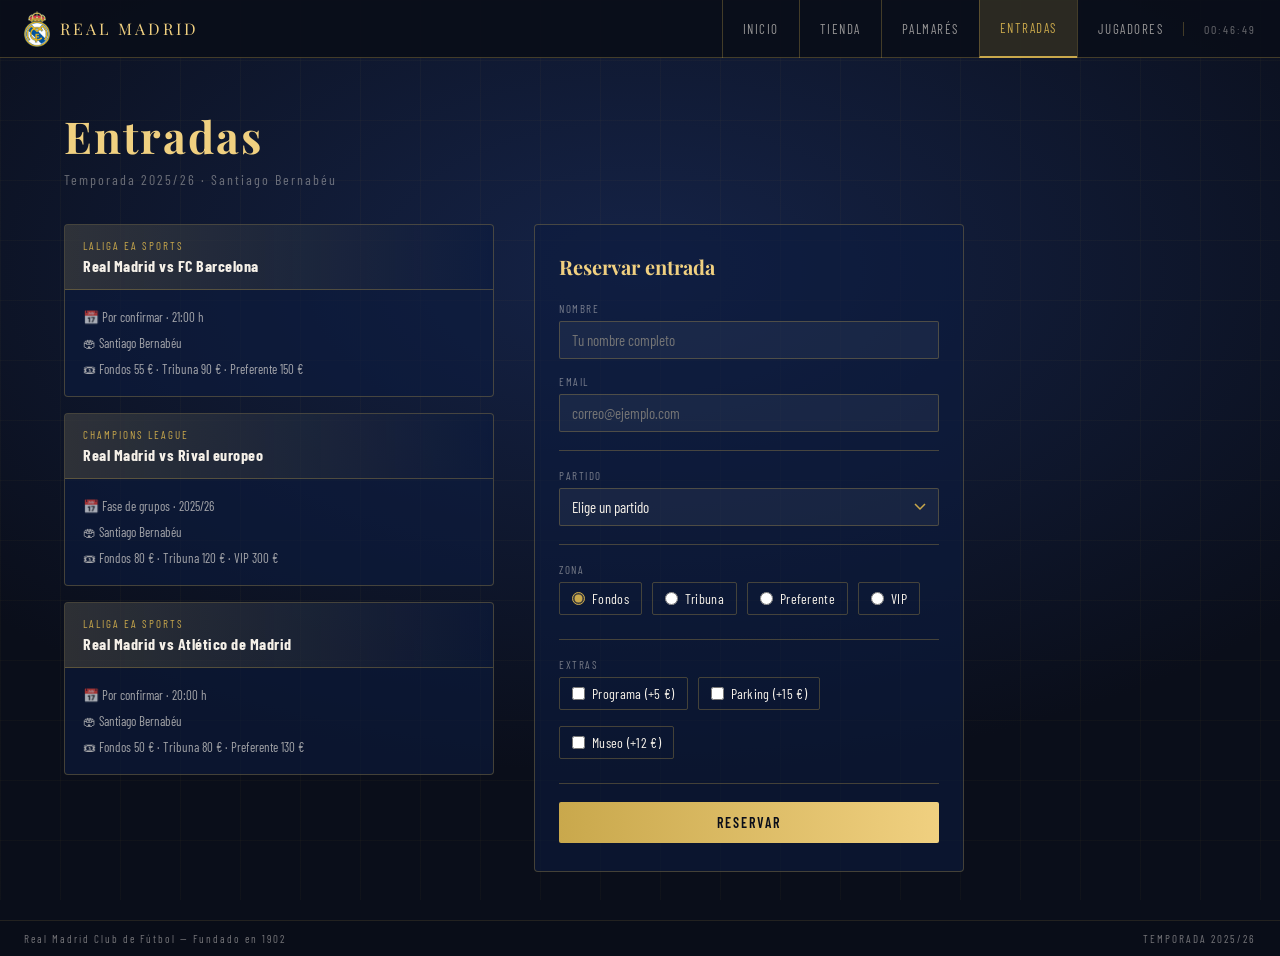
==== entradas.html @ 940d0c0f "Add files via upload" ====
<!DOCTYPE html>
<html lang="es">
<head>
  <meta charset="UTF-8">
  <meta name="viewport" content="width=device-width, initial-scale=1.0">
  <title>Entradas — Real Madrid CF</title>
  <link href="https://fonts.googleapis.com/css2?family=Playfair+Display:wght@700;900&family=Barlow+Condensed:wght@300;400;600&display=swap" rel="stylesheet">
  <link rel="stylesheet" href="style.css">
  <style>
    .entradas-wrap {
      display: grid;
      grid-template-columns: 1fr 1fr;
      gap: 40px;
      max-width: 900px;
    }

    @media (max-width: 700px) {
      .entradas-wrap { grid-template-columns: 1fr; }
    }

    /* Partidos */
    .partido-card {
      background: rgba(13,27,62,.6);
      border: 1px solid var(--border);
      border-radius: 4px;
      overflow: hidden;
      margin-bottom: 16px;
      transition: border-color .2s;
    }
    .partido-card:hover { border-color: rgba(201,168,76,.6); }

    .partido-header {
      background: linear-gradient(90deg, rgba(201,168,76,.18) 0%, transparent);
      padding: 14px 18px;
      border-bottom: 1px solid var(--border);
    }
    .partido-header .comp {
      font-size: 11px;
      letter-spacing: 2px;
      color: var(--gold);
      text-transform: uppercase;
      margin-bottom: 4px;
    }
    .partido-header h3 { font-size: 16px; }

    .partido-body {
      padding: 14px 18px;
      font-size: 13px;
      opacity: .65;
      line-height: 2;
    }

    /* Formulario */
    .form-simple {
      background: rgba(13,27,62,.6);
      border: 1px solid var(--border);
      border-radius: 4px;
      padding: 28px 24px;
    }

    .form-simple h3 {
      font-family: 'Playfair Display', serif;
      font-size: 20px;
      color: var(--gold2);
      margin-bottom: 22px;
    }

    .campo {
      margin-bottom: 16px;
    }

    .campo label {
      display: block;
      font-size: 11px;
      letter-spacing: 1.5px;
      text-transform: uppercase;
      opacity: .45;
      margin-bottom: 6px;
    }

    .campo input[type="text"],
    .campo input[type="email"],
    .campo select {
      width: 100%;
      background: rgba(255,255,255,.05);
      border: 1px solid var(--border);
      border-radius: 2px;
      color: var(--white);
      font-family: 'Barlow Condensed', sans-serif;
      font-size: 15px;
      padding: 9px 12px;
      outline: none;
      transition: border-color .2s;
    }

    .campo input:focus,
    .campo select:focus {
      border-color: var(--gold);
    }

    .campo select {
      cursor: pointer;
      appearance: none;
      background-image: url("data:image/svg+xml,%3Csvg xmlns='http://www.w3.org/2000/svg' width='12' height='8'%3E%3Cpath d='M1 1l5 5 5-5' stroke='%23C9A84C' stroke-width='1.5' fill='none'/%3E%3C/svg%3E");
      background-repeat: no-repeat;
      background-position: right 12px center;
      padding-right: 32px;
    }

    .campo select option { background: #0D1B3E; }

    /* Radio y check inline */
    .opciones {
      display: flex;
      flex-wrap: wrap;
      gap: 10px;
      margin-top: 4px;
    }

    .opciones label {
      display: flex;
      align-items: center;
      gap: 7px;
      font-size: 14px;
      letter-spacing: .3px;
      opacity: 1;
      cursor: pointer;
      text-transform: none;
      padding: 7px 12px;
      border: 1px solid var(--border);
      border-radius: 2px;
      transition: border-color .2s, background .2s;
    }

    .opciones label:hover {
      border-color: rgba(201,168,76,.5);
      background: rgba(201,168,76,.07);
    }

    .opciones input { accent-color: var(--gold); cursor: pointer; }

    .linea {
      border: none;
      border-top: 1px solid var(--border);
      margin: 18px 0;
    }

    .aviso {
      display: none;
      margin-top: 16px;
      padding: 14px 16px;
      background: rgba(201,168,76,.1);
      border: 1px solid var(--gold);
      border-radius: 4px;
      font-size: 14px;
      color: var(--gold2);
      text-align: center;
      letter-spacing: .5px;
    }
  </style>
</head>
<body>

<div class="page-bg"></div>
<div class="grid-bg"></div>

<header>
  <a href="index.html" class="logo-wrap">
    <img src="madrid.png" alt="Escudo Real Madrid" style="height:36px;">
    <span class="club-name">Real Madrid</span>
  </a>
  <nav>
    <a href="index.html">Inicio</a>
    <a href="tienda.html">Tienda</a>
    <a href="palmares.html">Palmarés</a>
    <a href="entradas.html" class="active">Entradas</a>
    <a href="jugadores.html">Jugadores</a>
  </nav>
  <span id="clock"></span>
</header>

<main>
  <h2 class="sec-title">Entradas</h2>
  <p class="sec-sub">Temporada 2025/26 · Santiago Bernabéu</p>

  <div class="entradas-wrap">

    <!-- PARTIDOS -->
    <section>
      <div class="partido-card">
        <div class="partido-header">
          <div class="comp">LaLiga EA Sports</div>
          <h3>Real Madrid vs FC Barcelona</h3>
        </div>
        <div class="partido-body">
          📅 Por confirmar · 21:00 h<br>
          🏟 Santiago Bernabéu<br>
          🎟 Fondos 55 € · Tribuna 90 € · Preferente 150 €
        </div>
      </div>

      <div class="partido-card">
        <div class="partido-header">
          <div class="comp">Champions League</div>
          <h3>Real Madrid vs Rival europeo</h3>
        </div>
        <div class="partido-body">
          📅 Fase de grupos · 2025/26<br>
          🏟 Santiago Bernabéu<br>
          🎟 Fondos 80 € · Tribuna 120 € · VIP 300 €
        </div>
      </div>

      <div class="partido-card">
        <div class="partido-header">
          <div class="comp">LaLiga EA Sports</div>
          <h3>Real Madrid vs Atlético de Madrid</h3>
        </div>
        <div class="partido-body">
          📅 Por confirmar · 20:00 h<br>
          🏟 Santiago Bernabéu<br>
          🎟 Fondos 50 € · Tribuna 80 € · Preferente 130 €
        </div>
      </div>
    </section>

    <!-- FORMULARIO SIMPLE -->
    <section>
      <div class="form-simple">
        <h3>Reservar entrada</h3>

        <form onsubmit="reservar(event)">

          <div class="campo">
            <label for="nombre">Nombre</label>
            <input type="text" id="nombre" placeholder="Tu nombre completo">
          </div>

          <div class="campo">
            <label for="email">Email</label>
            <input type="text" id="email" placeholder="correo@ejemplo.com">
          </div>

          <hr class="linea">

          <div class="campo">
            <label for="partido">Partido</label>
            <select id="partido">
              <option value="" disabled selected>Elige un partido</option>
              <option>Real Madrid vs FC Barcelona</option>
              <option>Real Madrid · Champions League</option>
              <option>Real Madrid vs Atlético de Madrid</option>
            </select>
          </div>

          <hr class="linea">

          <div class="campo">
            <label>Zona</label>
            <div class="opciones">
              <label><input type="radio" name="zona" value="fondos" checked> Fondos</label>
              <label><input type="radio" name="zona" value="tribuna"> Tribuna</label>
              <label><input type="radio" name="zona" value="preferente"> Preferente</label>
              <label><input type="radio" name="zona" value="vip"> VIP</label>
            </div>
          </div>

          <hr class="linea">

          <div class="campo">
            <label>Extras</label>
            <div class="opciones">
              <label><input type="checkbox" value="programa"> Programa (+5 €)</label>
              <label><input type="checkbox" value="parking"> Parking (+15 €)</label>
              <label><input type="checkbox" value="museo"> Museo (+12 €)</label>
            </div>
          </div>

          <hr class="linea">

          <button type="submit" class="btn-gold" style="width:100%">Reservar</button>

        </form>

        <div class="aviso" id="aviso">
          ✅ ¡Reserva recibida! Te escribimos al correo.
        </div>

      </div>
    </section>

  </div>
</main>

<footer>
  <span>Real Madrid Club de Fútbol — Fundado en 1902</span>
  <span>TEMPORADA 2025/26</span>
</footer>

<script>
  function reservar(e) {
    e.preventDefault();
    e.target.style.display = 'none';
    document.getElementById('aviso').style.display = 'block';
  }

  function tick() {
    const t = new Date().toLocaleTimeString('es-ES', { hour:'2-digit', minute:'2-digit', second:'2-digit' });
    document.getElementById('clock').textContent = t;
  }
  tick(); setInterval(tick, 1000);
</script>

</body>
</html>
---- style.css ----
/* ── RESET Y VARIABLES ── */
*, *::before, *::after {
  box-sizing: border-box;
  margin: 0;
  padding: 0;
}

:root {
  --gold:   #C9A84C;
  --gold2:  #F0D080;
  --dark:   #0A0E1A;
  --navy:   #0D1B3E;
  --white:  #F5F0E8;
  --border: rgba(201, 168, 76, 0.3);
}

html, body {
  min-height: 100%;
}

body {
  font-family: 'Barlow Condensed', sans-serif;
  background: #0A0E1A;
  color: var(--white);
  display: flex;
  flex-direction: column;
  min-height: 100vh;
}

/* ── FONDO ── */
.page-bg {
  position: fixed;
  inset: 0;
  z-index: 0;
  background: radial-gradient(ellipse 100% 80% at 50% 30%, #152347 0%, #0A0E1A 70%);
  pointer-events: none;
}

.grid-bg {
  position: fixed;
  inset: 0;
  z-index: 0;
  pointer-events: none;
  background-image:
    linear-gradient(rgba(201,168,76,.04) 1px, transparent 1px),
    linear-gradient(90deg, rgba(201,168,76,.04) 1px, transparent 1px);
  background-size: 60px 60px;
}

/* ── HEADER ── */
header {
  position: relative;
  z-index: 10;
  display: flex;
  align-items: center;
  background: rgba(10,14,26,.95);
  border-bottom: 1px solid var(--border);
  padding: 0 24px;
  height: 58px;
  flex-shrink: 0;
}

.logo-wrap {
  display: flex;
  align-items: center;
  gap: 10px;
  text-decoration: none;
}

.logo-wrap .escudo {
  font-size: 26px;
  filter: drop-shadow(0 0 6px rgba(201,168,76,.6));
}

.logo-wrap .club-name {
  font-family: 'Playfair Display', serif;
  font-size: 16px;
  letter-spacing: 3px;
  color: var(--gold2);
  text-transform: uppercase;
}

/* ── NAV ── */
nav {
  display: flex;
  gap: 0;
  margin-left: auto;
}

nav a {
  display: flex;
  align-items: center;
  border-left: 1px solid var(--border);
  color: rgba(245,240,232,.6);
  font-family: 'Barlow Condensed', sans-serif;
  font-size: 13px;
  letter-spacing: 1.5px;
  text-transform: uppercase;
  padding: 0 20px;
  height: 58px;
  text-decoration: none;
  transition: background .2s, color .2s;
}

nav a:hover {
  background: rgba(201,168,76,.1);
  color: var(--gold2);
}

nav a.active {
  background: rgba(201,168,76,.18);
  color: var(--gold);
  border-bottom: 2px solid var(--gold);
}

#clock {
  font-size: 12px;
  letter-spacing: 2px;
  color: rgba(245,240,232,.4);
  padding-left: 20px;
  border-left: 1px solid var(--border);
}

/* ── MAIN ── */
main {
  position: relative;
  z-index: 1;
  flex: 1;
  padding: 48px clamp(20px, 5vw, 64px);
}

/* ── FOOTER ── */
footer {
  position: relative;
  z-index: 10;
  background: rgba(10,14,26,.95);
  border-top: 1px solid var(--border);
  display: flex;
  align-items: center;
  justify-content: space-between;
  padding: 0 24px;
  height: 36px;
  font-size: 11px;
  letter-spacing: 2px;
  opacity: .45;
  flex-shrink: 0;
}

/* ── TÍTULOS ── */
.sec-title {
  font-family: 'Playfair Display', serif;
  font-size: clamp(24px, 4vw, 44px);
  color: var(--gold2);
  letter-spacing: 2px;
  margin-bottom: 6px;
}

.sec-sub {
  font-size: 14px;
  letter-spacing: 2px;
  opacity: .4;
  margin-bottom: 36px;
}

/* ── BOTÓN DORADO ── */
.btn-gold {
  background: linear-gradient(90deg, var(--gold) 0%, var(--gold2) 100%);
  color: var(--dark);
  border: none;
  padding: 12px 32px;
  font-family: 'Barlow Condensed', sans-serif;
  font-size: 14px;
  letter-spacing: 2px;
  text-transform: uppercase;
  font-weight: 600;
  cursor: pointer;
  border-radius: 2px;
  transition: opacity .2s, transform .1s;
  display: inline-block;
  text-decoration: none;
}

.btn-gold:hover {
  opacity: .85;
  transform: scale(1.02);
}

/* ══════════════════════════════
   INDEX / HOME
══════════════════════════════ */
.home-hero {
  display: flex;
  flex-direction: column;
  align-items: center;
  justify-content: center;
  text-align: center;
  gap: 20px;
  min-height: 60vh;
}

.home-hero .escudo-big {
  font-size: 80px;
  filter: drop-shadow(0 0 20px rgba(201,168,76,.5));
  animation: pulse 3s ease-in-out infinite;
}

@keyframes pulse {
  0%,100% { filter: drop-shadow(0 0 20px rgba(201,168,76,.5)); }
  50%      { filter: drop-shadow(0 0 40px rgba(201,168,76,.85)); }
}

.home-hero h1 {
  font-family: 'Playfair Display', serif;
  font-size: clamp(38px, 7vw, 80px);
  letter-spacing: 4px;
}

.home-hero h1 span { color: var(--gold); }

.home-hero p {
  font-size: 16px;
  letter-spacing: 2px;
  opacity: .5;
  max-width: 440px;
}

.home-hero audio {
  width: 320px;
  max-width: 90vw;
  opacity: .7;
  filter: sepia(.5) hue-rotate(180deg);
}

.home-links {
  display: flex;
  gap: 12px;
  flex-wrap: wrap;
  justify-content: center;
  margin-top: 8px;
}

/* ══════════════════════════════
   TIENDA
══════════════════════════════ */
.tienda-grid {
  display: grid;
  grid-template-columns: repeat(auto-fill, minmax(210px, 1fr));
  gap: 18px;
}

.tienda-card {
  background: rgba(13,27,62,.6);
  border: 1px solid var(--border);
  border-radius: 4px;
  overflow: hidden;
  cursor: pointer;
  display: flex;
  flex-direction: column;
  transition: background .2s, transform .2s, border-color .2s;
}

.tienda-card:hover {
  background: rgba(201,168,76,.1);
  border-color: rgba(201,168,76,.7);
  transform: translateY(-4px);
}

.tienda-card .img-wrap {
  width: 100%;
  aspect-ratio: 1 / 1;
  overflow: hidden;
  background: rgba(255,255,255,.04);
  display: flex;
  align-items: center;
  justify-content: center;
  border-bottom: 1px solid var(--border);
}

.tienda-card .img-wrap img {
  width: 100%;
  height: 100%;
  object-fit: cover;
  transition: transform .35s ease;
  display: block;
}

.tienda-card:hover .img-wrap img { transform: scale(1.06); }

.tienda-card .img-wrap img.error-img { display: none; }

.tienda-card .img-wrap .img-fallback {
  font-size: 52px;
  opacity: .2;
  display: none;
}

.tienda-card .img-wrap img.error-img + .img-fallback { display: block; }

.tienda-card .info { padding: 16px 18px 20px; }

.tienda-card h3 {
  font-size: 15px;
  letter-spacing: .5px;
  margin-bottom: 4px;
}

.tienda-card p {
  font-size: 12px;
  opacity: .45;
  margin-bottom: 10px;
}

.tienda-card .precio {
  font-size: 20px;
  color: var(--gold);
  font-weight: 600;
}

/* ══════════════════════════════
   PALMARÉS
══════════════════════════════ */
.trofeos-grid {
  display: grid;
  grid-template-columns: repeat(auto-fill, minmax(200px, 1fr));
  gap: 20px;
  margin-bottom: 44px;
}

.trofeo-card {
  background: rgba(13,27,62,.6);
  border: 1px solid var(--border);
  border-radius: 4px;
  padding: 28px 24px;
  text-align: center;
  transition: background .2s, transform .2s;
}

.trofeo-card:hover {
  background: rgba(201,168,76,.1);
  transform: translateY(-3px);
}

.trofeo-card .big-num {
  font-family: 'Playfair Display', serif;
  font-size: 64px;
  color: var(--gold);
  line-height: 1;
}

.trofeo-card .trofeo-nom {
  font-size: 14px;
  letter-spacing: 2px;
  text-transform: uppercase;
  margin-top: 8px;
  opacity: .8;
}

.trofeo-card .trofeo-emoji { font-size: 28px; margin-bottom: 8px; }

.timeline {
  border-left: 1px solid var(--border);
  padding-left: 28px;
}

.tl-item { margin-bottom: 22px; position: relative; }

.tl-item::before {
  content: '';
  position: absolute;
  left: -33px; top: 6px;
  width: 8px; height: 8px;
  border-radius: 50%;
  background: var(--gold);
  opacity: .6;
}

.tl-item .tl-year { font-size: 13px; color: var(--gold); letter-spacing: 1px; }
.tl-item .tl-desc { font-size: 14px; opacity: .7; margin-top: 3px; }

/* ══════════════════════════════
   ENTRADAS — FORMULARIO
══════════════════════════════ */
.entradas-grid {
  display: grid;
  grid-template-columns: 1fr 1fr;
  gap: 32px;
}

@media (max-width: 860px) {
  .entradas-grid { grid-template-columns: 1fr; }
}

.partidos-lista { display: flex; flex-direction: column; gap: 16px; }

.partido-card {
  background: rgba(13,27,62,.6);
  border: 1px solid var(--border);
  border-radius: 4px;
  overflow: hidden;
  transition: transform .2s, border-color .2s;
}

.partido-card:hover {
  transform: translateY(-2px);
  border-color: rgba(201,168,76,.7);
}

.partido-header {
  background: linear-gradient(90deg, rgba(201,168,76,.2) 0%, transparent);
  padding: 14px 18px;
  border-bottom: 1px solid var(--border);
}

.partido-header .competicion {
  font-size: 11px;
  letter-spacing: 2px;
  color: var(--gold);
  text-transform: uppercase;
  margin-bottom: 3px;
}

.partido-header h3 { font-size: 16px; letter-spacing: .5px; }

.partido-body { padding: 14px 18px; }

.partido-info { display: flex; flex-direction: column; gap: 5px; margin-bottom: 12px; }
.partido-info span { font-size: 13px; opacity: .65; }

.precio-zona { display: flex; gap: 10px; flex-wrap: wrap; }

.zona {
  background: rgba(201,168,76,.1);
  border: 1px solid var(--border);
  border-radius: 2px;
  padding: 3px 10px;
  font-size: 12px;
  letter-spacing: 1px;
}

.zona span { color: var(--gold); font-weight: 600; }

/* FORMULARIO */
.form-card {
  background: rgba(13,27,62,.6);
  border: 1px solid var(--border);
  border-radius: 4px;
  padding: 28px 28px 32px;
}

.form-card h3 {
  font-family: 'Playfair Display', serif;
  font-size: 20px;
  color: var(--gold2);
  margin-bottom: 24px;
  letter-spacing: 1px;
}

.form-group { margin-bottom: 18px; }

.form-group label {
  display: block;
  font-size: 11px;
  letter-spacing: 2px;
  text-transform: uppercase;
  opacity: .5;
  margin-bottom: 7px;
}

.form-group input[type="text"],
.form-group input[type="email"],
.form-group input[type="number"],
.form-group select,
.form-group textarea {
  width: 100%;
  background: rgba(255,255,255,.05);
  border: 1px solid var(--border);
  border-radius: 2px;
  color: var(--white);
  font-family: 'Barlow Condensed', sans-serif;
  font-size: 14px;
  padding: 10px 14px;
  outline: none;
  transition: border-color .2s;
}

.form-group input[type="text"]:focus,
.form-group input[type="email"]:focus,
.form-group input[type="number"]:focus,
.form-group select:focus,
.form-group textarea:focus {
  border-color: var(--gold);
}

.form-group select {
  cursor: pointer;
  appearance: none;
  background-image: url("data:image/svg+xml,%3Csvg xmlns='http://www.w3.org/2000/svg' width='12' height='8' viewBox='0 0 12 8'%3E%3Cpath d='M1 1l5 5 5-5' stroke='%23C9A84C' stroke-width='1.5' fill='none'/%3E%3C/svg%3E");
  background-repeat: no-repeat;
  background-position: right 14px center;
  padding-right: 36px;
}

.form-group select option { background: #0D1B3E; color: var(--white); }

.form-group textarea { resize: vertical; min-height: 80px; }

/* radio y checkbox */
.radio-group, .check-group {
  display: flex;
  flex-direction: column;
  gap: 10px;
}

.radio-group label,
.check-group label {
  display: flex;
  align-items: center;
  gap: 10px;
  font-size: 14px;
  letter-spacing: .5px;
  opacity: 1;
  cursor: pointer;
  text-transform: none;
}

.radio-group input[type="radio"],
.check-group input[type="checkbox"] {
  accent-color: var(--gold);
  width: 16px;
  height: 16px;
  cursor: pointer;
}

.form-divider {
  border: none;
  border-top: 1px solid var(--border);
  margin: 20px 0;
}

/* ══════════════════════════════
   JUGADORES
══════════════════════════════ */
.tabs {
  display: flex;
  border-bottom: 1px solid var(--border);
  margin-bottom: 28px;
  flex-wrap: wrap;
}

.tab {
  background: none;
  border: none;
  border-bottom: 2px solid transparent;
  color: rgba(245,240,232,.5);
  font-family: 'Barlow Condensed', sans-serif;
  font-size: 13px;
  letter-spacing: 2px;
  text-transform: uppercase;
  padding: 10px 20px;
  cursor: pointer;
  transition: color .2s, border-color .2s;
  margin-bottom: -1px;
}

.tab.active, .tab:hover {
  color: var(--gold2);
  border-bottom-color: var(--gold);
}

.jugadores-grid {
  display: grid;
  grid-template-columns: repeat(auto-fill, minmax(155px, 1fr));
  gap: 14px;
}

.jugador-card {
  position: relative;
  background: rgba(13,27,62,.6);
  border: 1px solid var(--border);
  border-radius: 4px;
  padding: 16px;
  text-align: center;
  cursor: pointer;
  transition: background .2s, transform .2s, border-color .2s;
}

.jugador-card:hover {
  background: rgba(201,168,76,.12);
  transform: translateY(-4px);
  border-color: rgba(201,168,76,.6);
}

.jugador-num {
  font-family: 'Playfair Display', serif;
  font-size: 36px;
  color: var(--gold);
  opacity: .4;
  line-height: 1;
}

.jugador-nombre {
  font-size: 14px;
  letter-spacing: .5px;
  margin-top: 6px;
  font-weight: 600;
}

.jugador-pos {
  font-size: 11px;
  letter-spacing: 1.5px;
  opacity: .4;
  text-transform: uppercase;
  margin-top: 4px;
}

.jugador-nac { font-size: 14px; margin-top: 4px; }

/* ── TOOLTIP ── */
.tooltip {
  position: fixed;
  background: rgba(8,12,28,.97);
  border: 1px solid var(--gold);
  border-radius: 6px;
  padding: 14px 16px;
  width: 230px;
  pointer-events: none;
  z-index: 999;
  opacity: 0;
  transform: translateY(6px);
  transition: opacity .2s ease, transform .2s ease;
  box-shadow: 0 8px 32px rgba(0,0,0,.7);
}

.tooltip.visible { opacity: 1; transform: translateY(0); }

.tooltip-header {
  display: flex;
  align-items: center;
  gap: 10px;
  margin-bottom: 10px;
  padding-bottom: 10px;
  border-bottom: 1px solid var(--border);
}

.tooltip-num {
  font-family: 'Playfair Display', serif;
  font-size: 28px;
  color: var(--gold);
  opacity: .5;
  line-height: 1;
  min-width: 32px;
}

.tooltip-nombre { font-size: 15px; font-weight: 600; letter-spacing: .5px; color: var(--white); }
.tooltip-nac    { font-size: 13px; opacity: .5; margin-top: 1px; }

.tooltip-fila {
  display: flex;
  justify-content: space-between;
  align-items: baseline;
  margin-bottom: 5px;
}

.tooltip-label { font-size: 11px; letter-spacing: 1.5px; text-transform: uppercase; opacity: .4; }
.tooltip-valor { font-size: 13px; color: var(--gold2); }

.tooltip-bio {
  font-size: 12px;
  opacity: .55;
  margin-top: 10px;
  padding-top: 10px;
  border-top: 1px solid var(--border);
  line-height: 1.6;
  letter-spacing: .3px;
}

/* ── MENSAJE ÉXITO FORMULARIO ── */
.form-success {
  display: none;
  background: rgba(201,168,76,.12);
  border: 1px solid var(--gold);
  border-radius: 4px;
  padding: 16px 20px;
  margin-top: 16px;
  font-size: 14px;
  letter-spacing: 1px;
  color: var(--gold2);
  text-align: center;
}
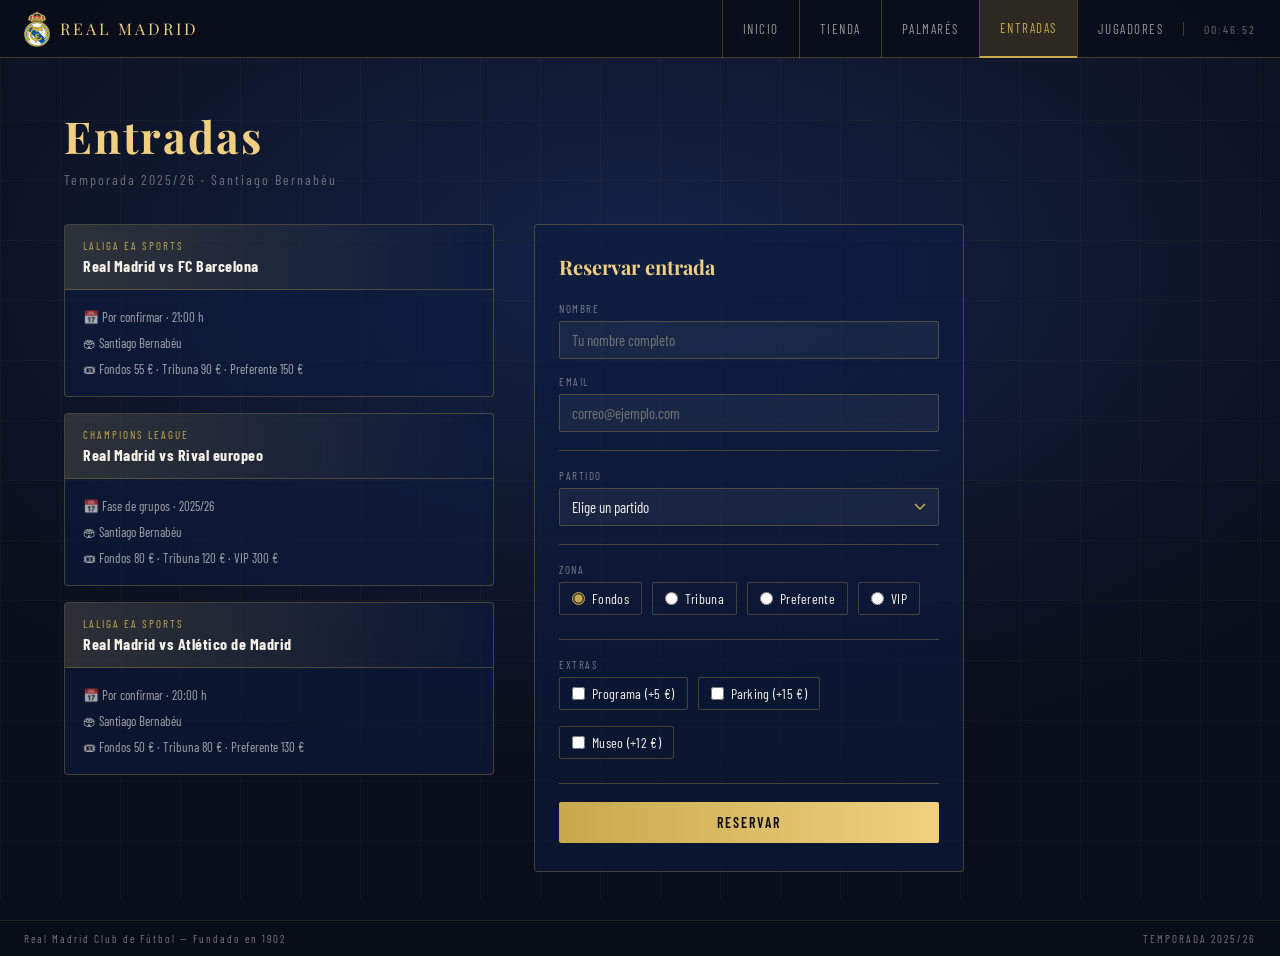
==== commit a3b2b7df: "Update entradas.html" ====
--- a/entradas.html
+++ b/entradas.html
@@ -300,15 +300,33 @@
 <script>
   function reservar(e) {
     e.preventDefault();
-    e.target.style.display = 'none';
-    document.getElementById('aviso').style.display = 'block';
+
+    const nombre = document.getElementById('nombre').value;
+    const partido = document.getElementById('partido').value;
+    const zona = document.querySelector('input[name="zona"]:checked').value;
+
+    const aviso = document.getElementById('aviso');
+
+    aviso.style.display = 'block';
+
+    aviso.innerHTML =
+      '✅ Reserva realizada por ' + nombre +
+      '<br>Partido: ' + partido +
+      '<br>Zona: ' + zona;
   }
 
   function tick() {
-    const t = new Date().toLocaleTimeString('es-ES', { hour:'2-digit', minute:'2-digit', second:'2-digit' });
+    const t = new Date().toLocaleTimeString('es-ES', {
+      hour:'2-digit',
+      minute:'2-digit',
+      second:'2-digit'
+    });
+
     document.getElementById('clock').textContent = t;
   }
-  tick(); setInterval(tick, 1000);
+
+  tick();
+  setInterval(tick, 1000);
 </script>
 
 </body>
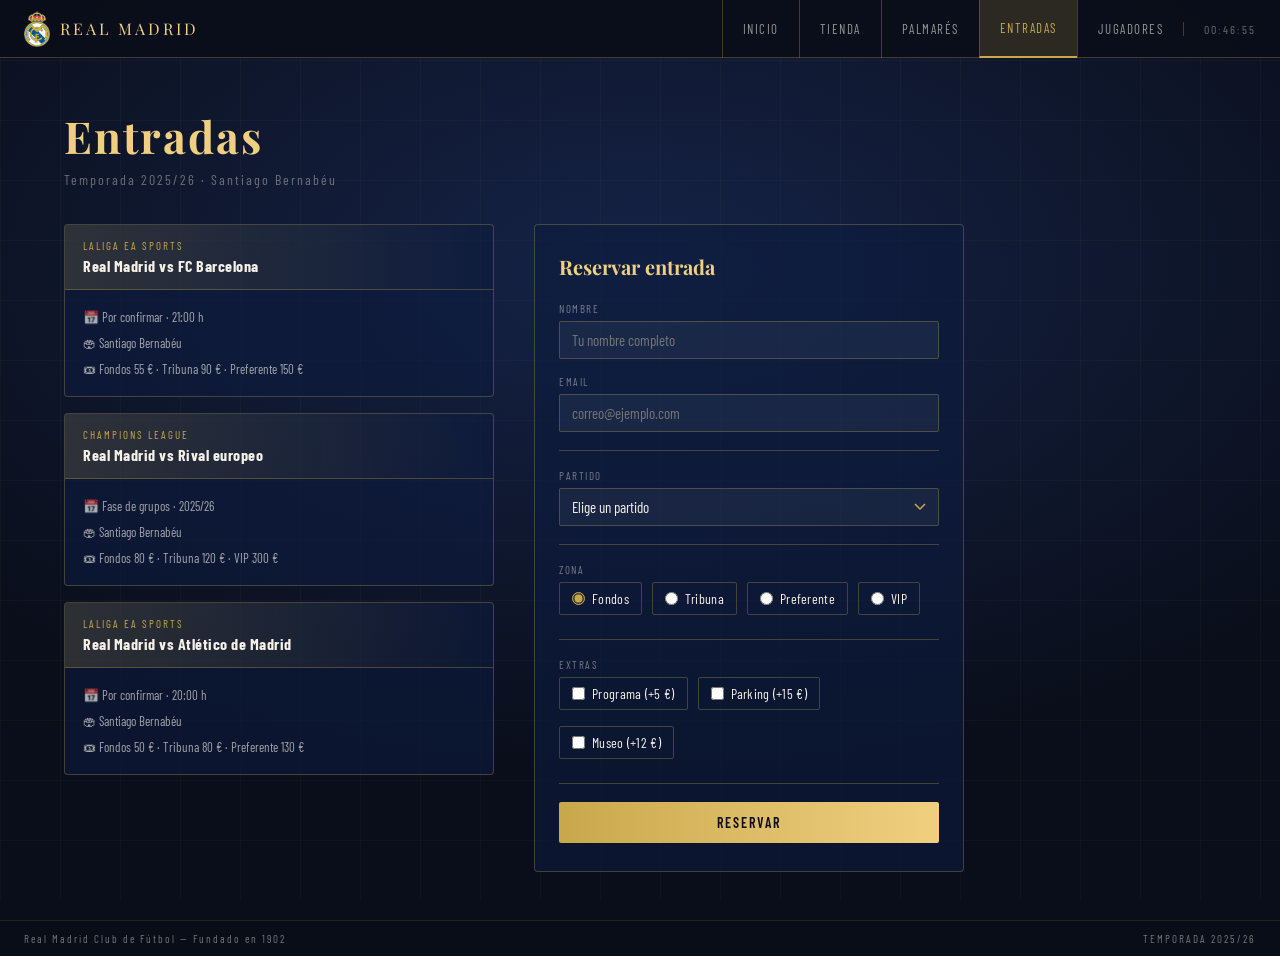
==== commit f9c7f7dc: "Fix HTML encoding issues in entradas.html" ====
--- a/entradas.html
+++ b/entradas.html
@@ -328,6 +328,5 @@
   tick();
   setInterval(tick, 1000);
 </script>
-
 </body>
 </html>
